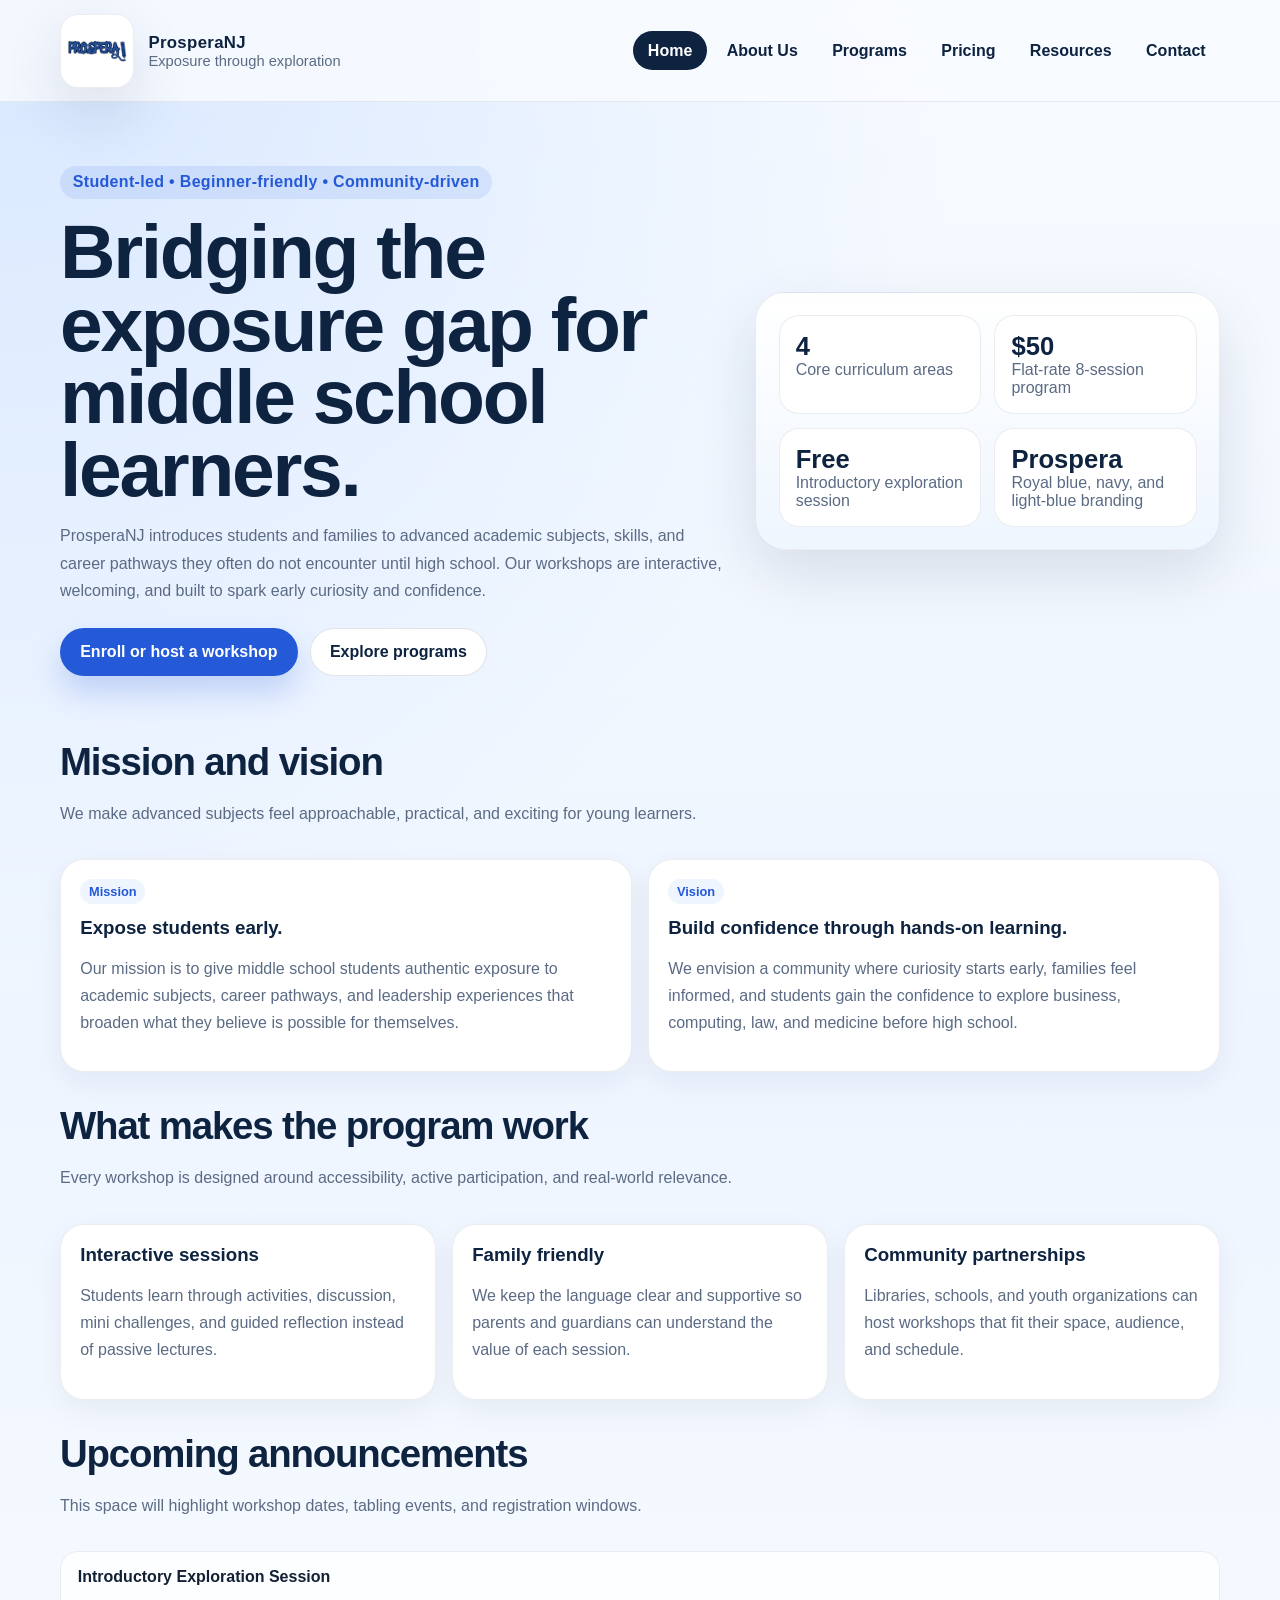
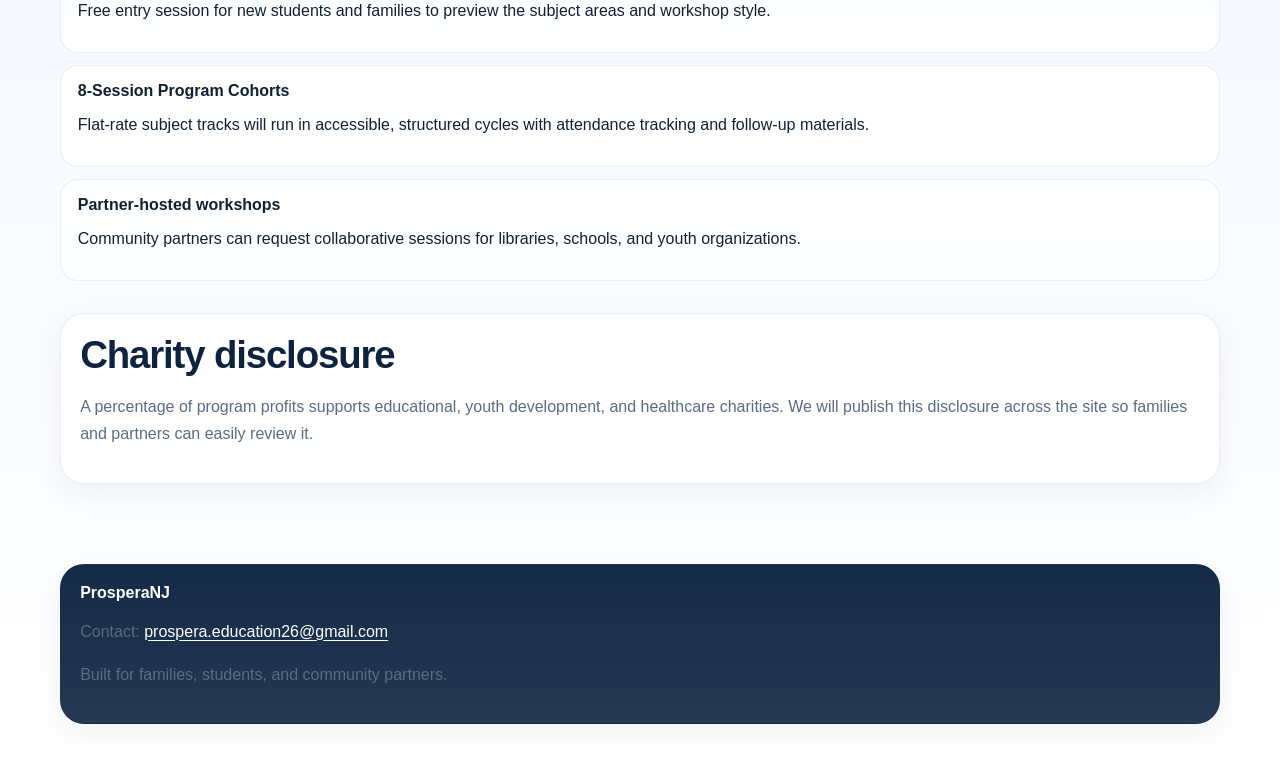
==== index.html @ 27439dd1 "Initial ProsperaNJ website" ====
<!doctype html>
<html lang="en">
  <head>
    <meta charset="utf-8" />
    <meta name="viewport" content="width=device-width, initial-scale=1" />
    <meta name="description" content="ProsperaNJ is a student-led organization exposing middle school students to advanced academic subjects, skills, and career pathways through interactive workshops." />
    <meta name="theme-color" content="#0d2340" />
    <title>ProsperaNJ | Exposure Through Exploration</title>
    <link rel="stylesheet" href="styles.css" />
    <link rel="icon" href="favicon/favicon.ico" />
    <link rel="icon" type="image/svg+xml" href="favicon/favicon.svg" />
    <link rel="apple-touch-icon" href="favicon/apple-touch-icon.png" />
    <link rel="manifest" href="favicon/site.webmanifest" />
  </head>
  <body>
    <a class="skip-link" href="#main">Skip to content</a>
    <header class="site-header">
      <div class="site-shell">
        <a class="brand" href="index.html" aria-label="ProsperaNJ home">
          <span class="brand-mark"><img src="prosperalogo.png" alt="ProsperaNJ logo" /></span>
          <span class="brand-copy">
            <strong>ProsperaNJ</strong>
            <span>Exposure through exploration</span>
          </span>
        </a>
        <nav class="nav" aria-label="Primary">
          <a href="index.html" aria-current="page">Home</a>
          <a href="about.html">About Us</a>
          <a href="programs.html">Programs</a>
          <a href="pricing.html">Pricing</a>
          <a href="resources.html">Resources</a>
          <a href="contact.html">Contact</a>
        </nav>
      </div>
    </header>

    <main id="main">
      <section class="hero">
        <div class="site-shell hero-grid">
          <div>
            <div class="eyebrow">Student-led • Beginner-friendly • Community-driven</div>
            <h1>Bridging the exposure gap for middle school learners.</h1>
            <p class="lead">ProsperaNJ introduces students and families to advanced academic subjects, skills, and career pathways they often do not encounter until high school. Our workshops are interactive, welcoming, and built to spark early curiosity and confidence.</p>
            <div class="hero-actions">
              <a class="button primary" href="contact.html">Enroll or host a workshop</a>
              <a class="button secondary" href="programs.html">Explore programs</a>
            </div>
          </div>
          <aside class="hero-panel" aria-label="Quick facts">
            <div class="stat-grid">
              <div class="stat"><strong>4</strong><span>Core curriculum areas</span></div>
              <div class="stat"><strong>$50</strong><span>Flat-rate 8-session program</span></div>
              <div class="stat"><strong>Free</strong><span>Introductory exploration session</span></div>
              <div class="stat"><strong>Prospera</strong><span>Royal blue, navy, and light-blue branding</span></div>
            </div>
          </aside>
        </div>
      </section>

      <section class="section">
        <div class="site-shell">
          <div class="section-head">
            <div>
              <h2 class="section-title">Mission and vision</h2>
              <p class="lead">We make advanced subjects feel approachable, practical, and exciting for young learners.</p>
            </div>
          </div>
          <div class="grid-2">
            <article class="card">
              <span class="badge">Mission</span>
              <h3>Expose students early.</h3>
              <p>Our mission is to give middle school students authentic exposure to academic subjects, career pathways, and leadership experiences that broaden what they believe is possible for themselves.</p>
            </article>
            <article class="card">
              <span class="badge">Vision</span>
              <h3>Build confidence through hands-on learning.</h3>
              <p>We envision a community where curiosity starts early, families feel informed, and students gain the confidence to explore business, computing, law, and medicine before high school.</p>
            </article>
          </div>
        </div>
      </section>

      <section class="section">
        <div class="site-shell">
          <div class="section-head">
            <div>
              <h2 class="section-title">What makes the program work</h2>
              <p class="lead">Every workshop is designed around accessibility, active participation, and real-world relevance.</p>
            </div>
          </div>
          <div class="grid-3">
            <article class="card"><h3>Interactive sessions</h3><p>Students learn through activities, discussion, mini challenges, and guided reflection instead of passive lectures.</p></article>
            <article class="card"><h3>Family friendly</h3><p>We keep the language clear and supportive so parents and guardians can understand the value of each session.</p></article>
            <article class="card"><h3>Community partnerships</h3><p>Libraries, schools, and youth organizations can host workshops that fit their space, audience, and schedule.</p></article>
          </div>
        </div>
      </section>

      <section class="section">
        <div class="site-shell">
          <div class="section-head">
            <div>
              <h2 class="section-title">Upcoming announcements</h2>
              <p class="lead">This space will highlight workshop dates, tabling events, and registration windows.</p>
            </div>
          </div>
          <div class="timeline">
            <article><strong>Introductory Exploration Session</strong><p>Free entry session for new students and families to preview the subject areas and workshop style.</p></article>
            <article><strong>8-Session Program Cohorts</strong><p>Flat-rate subject tracks will run in accessible, structured cycles with attendance tracking and follow-up materials.</p></article>
            <article><strong>Partner-hosted workshops</strong><p>Community partners can request collaborative sessions for libraries, schools, and youth organizations.</p></article>
          </div>
        </div>
      </section>

      <section class="section">
        <div class="site-shell">
          <div class="card">
            <h2 class="section-title">Charity disclosure</h2>
            <p class="lead">A percentage of program profits supports educational, youth development, and healthcare charities. We will publish this disclosure across the site so families and partners can easily review it.</p>
          </div>
        </div>
      </section>
    </main>

    <footer class="footer">
      <div class="site-shell">
        <div class="card">
          <strong>ProsperaNJ</strong>
          <p>Contact: <a href="mailto:prospera.education26@gmail.com">prospera.education26@gmail.com</a></p>
          <p class="muted">Built for families, students, and community partners.</p>
        </div>
      </div>
    </footer>
  </body>
</html>
---- styles.css ----
:root {
  --navy: #0d2340;
  --royal: #2459d8;
  --sky: #9dc4ff;
  --mist: #eef5ff;
  --ink: #122033;
  --muted: #5b6b84;
  --line: rgba(13, 35, 64, 0.12);
  --card: #ffffff;
  --shadow: 0 24px 60px rgba(13, 35, 64, 0.12);
  --radius: 24px;
}

* {
  box-sizing: border-box;
}

html {
  scroll-behavior: smooth;
}

body {
  margin: 0;
  font-family: "Trebuchet MS", "Segoe UI", Arial, sans-serif;
  color: var(--ink);
  background:
    radial-gradient(circle at top left, rgba(157, 196, 255, 0.35), transparent 36%),
    linear-gradient(180deg, #f8fbff 0%, #eef5ff 45%, #ffffff 100%);
}

a {
  color: inherit;
  text-decoration: none;
}

img {
  max-width: 100%;
  display: block;
}

.skip-link {
  position: absolute;
  left: -999px;
  top: 1rem;
  background: var(--navy);
  color: white;
  padding: 0.75rem 1rem;
  border-radius: 999px;
  z-index: 1000;
}

.skip-link:focus {
  left: 1rem;
}

.site-shell {
  width: min(1160px, calc(100% - 2rem));
  margin: 0 auto;
}

.site-header {
  position: sticky;
  top: 0;
  z-index: 20;
  backdrop-filter: blur(18px);
  background: rgba(248, 251, 255, 0.84);
  border-bottom: 1px solid rgba(13, 35, 64, 0.08);
}

.site-header .site-shell {
  display: flex;
  align-items: center;
  justify-content: space-between;
  gap: 1rem;
  padding: 0.85rem 0;
}

.brand {
  display: flex;
  align-items: center;
  gap: 0.9rem;
  min-width: 0;
}

.brand-mark {
  width: 74px;
  height: 74px;
  border-radius: 18px;
  background: white;
  box-shadow: var(--shadow);
  padding: 0.35rem;
  border: 1px solid rgba(13, 35, 64, 0.08);
}

.brand-mark img {
  width: 100%;
  height: 100%;
  object-fit: contain;
}

.brand-copy {
  min-width: 0;
}

.brand-copy strong {
  display: block;
  font-size: 1.05rem;
  letter-spacing: 0.02em;
  color: var(--navy);
}

.brand-copy span {
  display: block;
  font-size: 0.92rem;
  color: var(--muted);
}

.nav {
  display: flex;
  flex-wrap: wrap;
  gap: 0.35rem;
  justify-content: flex-end;
}

.nav a {
  padding: 0.65rem 0.9rem;
  border-radius: 999px;
  color: var(--navy);
  font-weight: 700;
}

.nav a[aria-current="page"],
.nav a:hover,
.nav a:focus-visible {
  background: var(--navy);
  color: white;
  outline: none;
}

.hero {
  padding: 4rem 0 2rem;
}

.hero-grid {
  display: grid;
  grid-template-columns: minmax(0, 1.3fr) minmax(300px, 0.9fr);
  gap: 1.5rem;
  align-items: center;
}

.eyebrow {
  display: inline-flex;
  align-items: center;
  gap: 0.45rem;
  padding: 0.45rem 0.8rem;
  border-radius: 999px;
  background: rgba(36, 89, 216, 0.1);
  color: var(--royal);
  font-weight: 700;
  letter-spacing: 0.02em;
  margin-bottom: 1rem;
}

.hero h1,
.section-title {
  font-family: "Arial Rounded MT Bold", "Trebuchet MS", sans-serif;
  letter-spacing: -0.03em;
  color: var(--navy);
}

.hero h1 {
  margin: 0 0 1rem;
  font-size: clamp(2.7rem, 6vw, 5rem);
  line-height: 0.95;
}

.hero p,
.lead,
.card p,
.content p,
.content li,
.muted {
  color: var(--muted);
  line-height: 1.7;
}

.hero-actions {
  display: flex;
  flex-wrap: wrap;
  gap: 0.75rem;
  margin-top: 1.5rem;
}

.button {
  display: inline-flex;
  align-items: center;
  justify-content: center;
  min-height: 48px;
  padding: 0.85rem 1.2rem;
  border-radius: 999px;
  border: 1px solid transparent;
  font-weight: 800;
  transition: transform 0.18s ease, box-shadow 0.18s ease, background 0.18s ease;
}

.button:hover,
.button:focus-visible {
  transform: translateY(-1px);
  outline: none;
}

.button.primary {
  background: var(--royal);
  color: white;
  box-shadow: 0 16px 30px rgba(36, 89, 216, 0.22);
}

.button.secondary {
  background: white;
  color: var(--navy);
  border-color: var(--line);
}

.hero-panel {
  background: linear-gradient(180deg, rgba(255, 255, 255, 0.96), rgba(238, 245, 255, 0.92));
  border: 1px solid rgba(13, 35, 64, 0.08);
  border-radius: 30px;
  box-shadow: var(--shadow);
  padding: 1.4rem;
}

.stat-grid {
  display: grid;
  grid-template-columns: repeat(2, minmax(0, 1fr));
  gap: 0.85rem;
}

.stat {
  background: white;
  border-radius: 20px;
  padding: 1rem;
  border: 1px solid rgba(13, 35, 64, 0.08);
}

.stat strong {
  display: block;
  font-size: 1.6rem;
  color: var(--navy);
}

.stat span {
  color: var(--muted);
}

.section {
  padding: 2rem 0 0;
}

.section-title {
  font-size: clamp(1.8rem, 3vw, 3rem);
  margin: 0 0 0.5rem;
}

.section-head {
  display: flex;
  justify-content: space-between;
  gap: 1rem;
  align-items: end;
  margin-bottom: 1rem;
}

.grid-3,
.grid-2 {
  display: grid;
  gap: 1rem;
}

.grid-3 {
  grid-template-columns: repeat(3, minmax(0, 1fr));
}

.grid-2 {
  grid-template-columns: repeat(2, minmax(0, 1fr));
}

.card {
  background: var(--card);
  border-radius: var(--radius);
  padding: 1.2rem;
  border: 1px solid rgba(13, 35, 64, 0.08);
  box-shadow: 0 10px 30px rgba(13, 35, 64, 0.06);
}

.card h3,
.card h4 {
  margin-top: 0;
  margin-bottom: 0.6rem;
  color: var(--navy);
}

.card .badge {
  display: inline-flex;
  margin-bottom: 0.8rem;
  padding: 0.3rem 0.55rem;
  border-radius: 999px;
  background: var(--mist);
  color: var(--royal);
  font-size: 0.8rem;
  font-weight: 800;
}

.timeline,
.bullets {
  display: grid;
  gap: 0.75rem;
}

.timeline article,
.bullet-item {
  padding: 1rem 1.05rem;
  border-radius: 18px;
  background: rgba(255, 255, 255, 0.82);
  border: 1px solid rgba(13, 35, 64, 0.08);
}

.bullet-item strong {
  display: block;
  color: var(--navy);
  margin-bottom: 0.35rem;
}

.board-list {
  display: grid;
  grid-template-columns: repeat(2, minmax(0, 1fr));
  gap: 1rem;
}

.person {
  display: flex;
  align-items: center;
  gap: 1rem;
}

.avatar {
  width: 62px;
  height: 62px;
  border-radius: 18px;
  background: linear-gradient(135deg, var(--royal), var(--sky));
  flex: 0 0 auto;
}

.person strong {
  display: block;
  color: var(--navy);
}

.person span {
  color: var(--muted);
}

.form {
  display: grid;
  gap: 1rem;
}

.field-group {
  display: grid;
  gap: 0.4rem;
}

label {
  font-weight: 700;
  color: var(--navy);
}

input,
select,
textarea {
  width: 100%;
  min-height: 48px;
  border-radius: 14px;
  border: 1px solid rgba(13, 35, 64, 0.18);
  background: white;
  padding: 0.85rem 0.95rem;
  font: inherit;
  color: var(--ink);
}

textarea {
  min-height: 140px;
  resize: vertical;
}

input:focus,
select:focus,
textarea:focus {
  outline: 3px solid rgba(36, 89, 216, 0.18);
  border-color: var(--royal);
}

.footer {
  margin-top: 3rem;
  padding: 2rem 0 3rem;
  color: var(--muted);
}

.footer .card {
  background: linear-gradient(180deg, rgba(13, 35, 64, 0.97), rgba(13, 35, 64, 0.9));
  color: white;
}

.footer a {
  color: white;
  text-decoration: underline;
  text-underline-offset: 0.2em;
}

.resource-links {
  display: grid;
  gap: 0.75rem;
}

.resource-link {
  display: flex;
  justify-content: space-between;
  gap: 1rem;
  align-items: center;
  padding: 1rem 1.05rem;
  border-radius: 18px;
  border: 1px solid rgba(13, 35, 64, 0.08);
  background: white;
}

@media (max-width: 940px) {
  .hero-grid,
  .grid-3,
  .grid-2,
  .board-list {
    grid-template-columns: 1fr;
  }

  .section-head,
  .site-header .site-shell {
    flex-direction: column;
    align-items: flex-start;
  }

  .nav {
    justify-content: flex-start;
  }
}

@media (max-width: 640px) {
  .site-shell {
    width: min(100% - 1rem, 1160px);
  }

  .site-header .site-shell {
    width: min(100% - 1rem, 1160px);
  }

  .nav {
    display: grid;
    grid-template-columns: repeat(3, minmax(0, 1fr));
    width: 100%;
  }

  .nav a {
    text-align: center;
    padding-inline: 0.5rem;
  }

  .hero {
    padding-top: 2rem;
  }

  .hero h1 {
    font-size: clamp(2.3rem, 12vw, 3.5rem);
  }

  .brand-mark {
    width: 62px;
    height: 62px;
  }

  .resource-link {
    flex-direction: column;
    align-items: flex-start;
  }
}
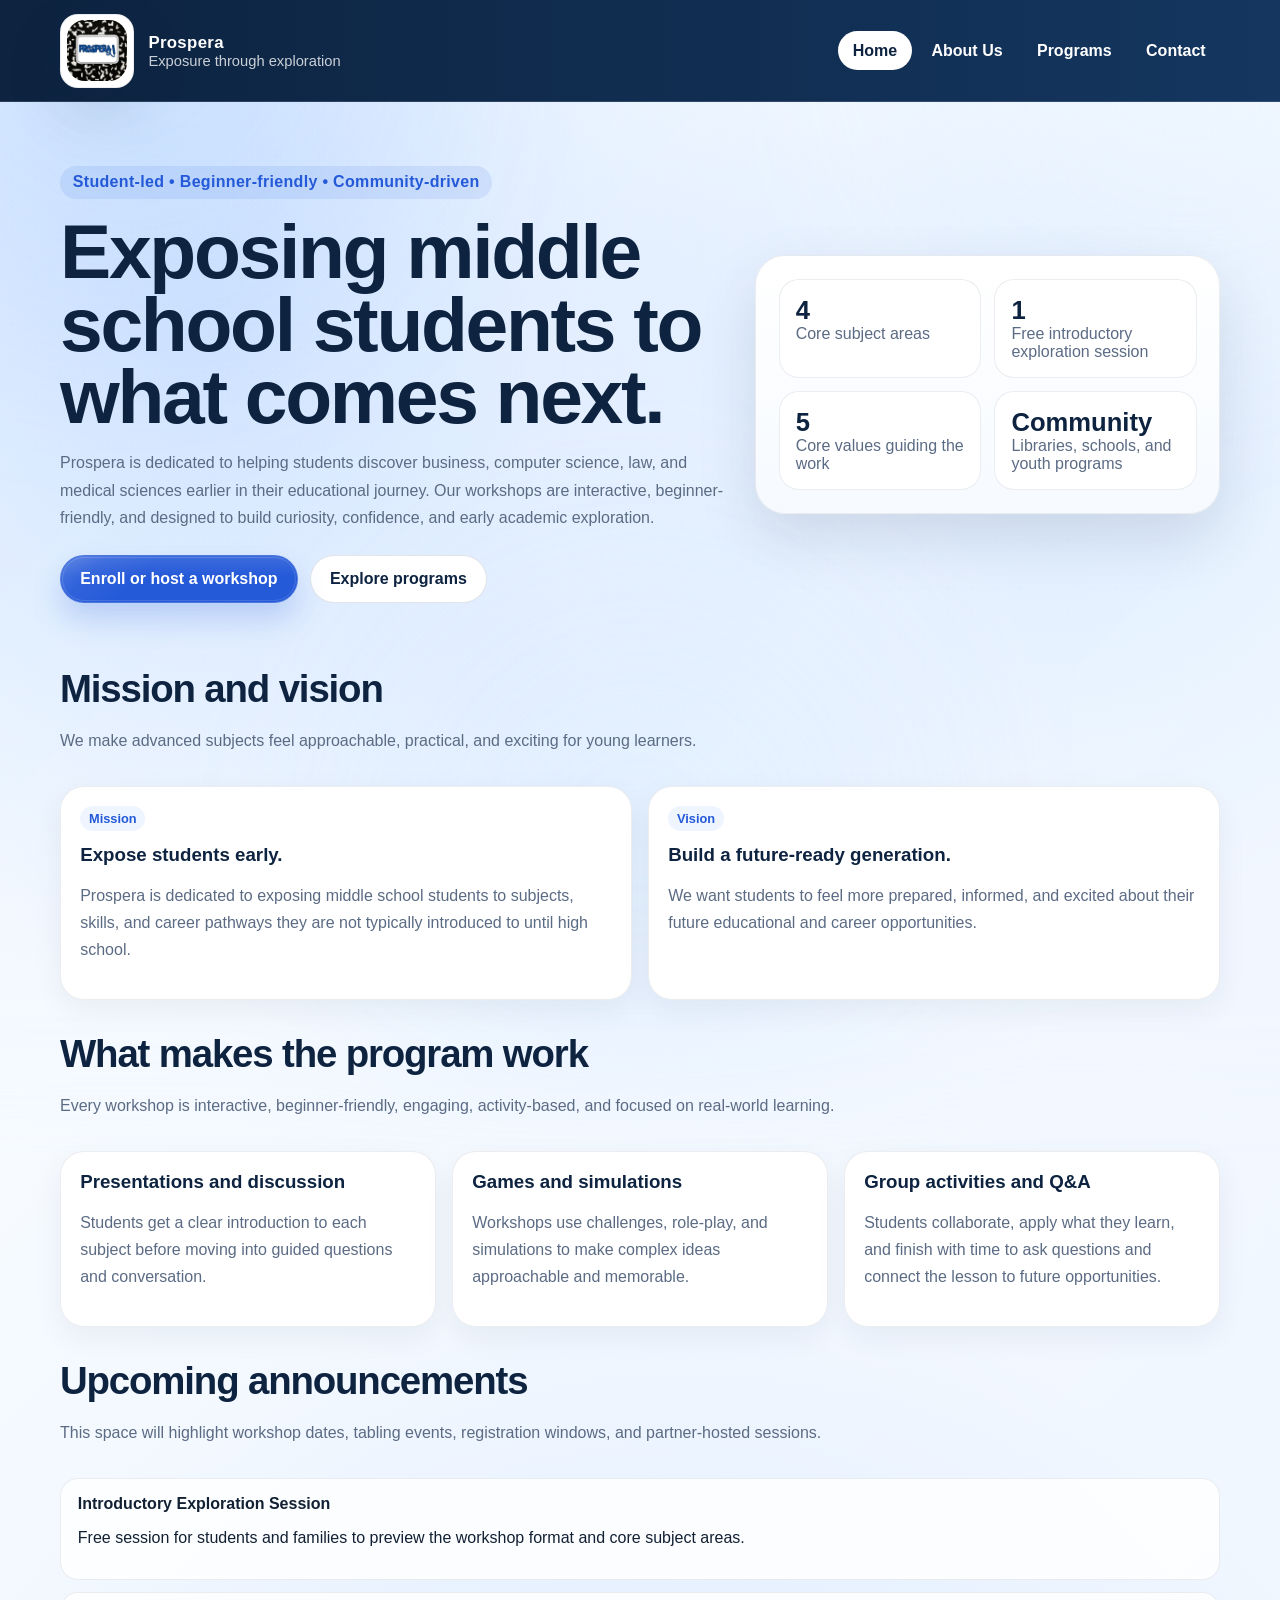
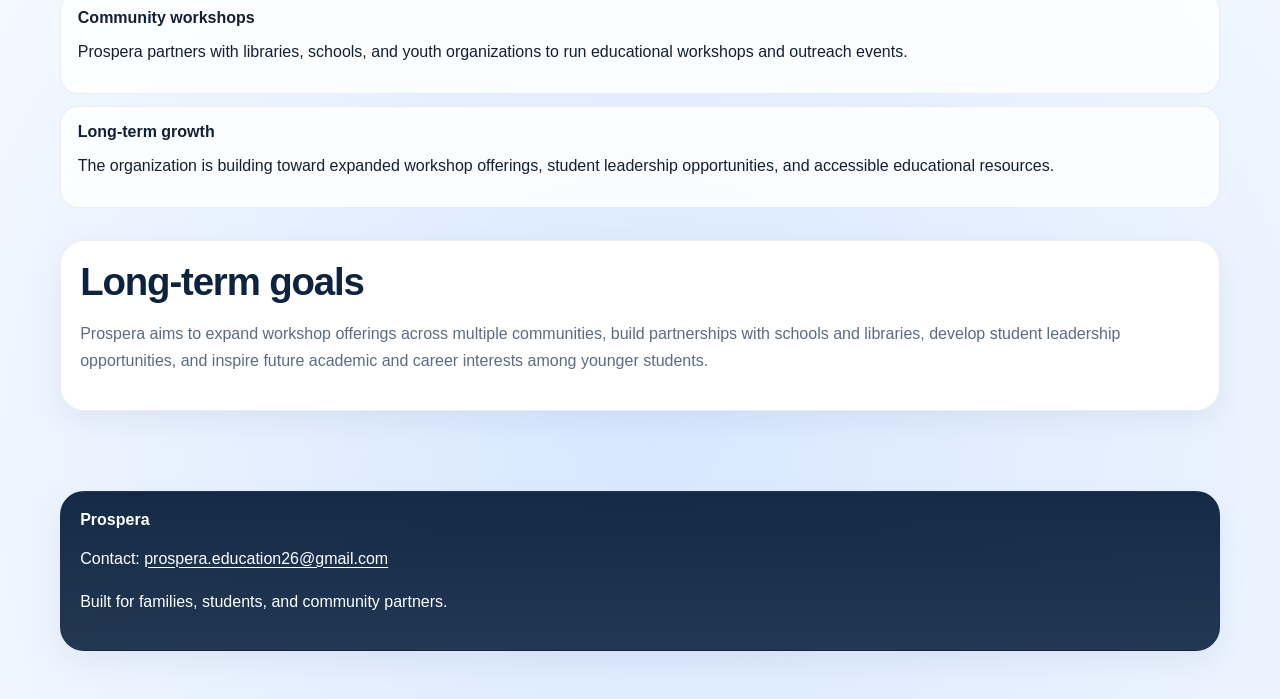
==== commit 9ac994cb: "Polish Prospera for production" ====
--- a/index.html
+++ b/index.html
@@ -3,9 +3,9 @@
   <head>
     <meta charset="utf-8" />
     <meta name="viewport" content="width=device-width, initial-scale=1" />
-    <meta name="description" content="ProsperaNJ is a student-led organization exposing middle school students to advanced academic subjects, skills, and career pathways through interactive workshops." />
+    <meta name="description" content="Prospera is a student-led organization introducing middle school students to academic subjects, skills, and career pathways through interactive workshops." />
     <meta name="theme-color" content="#0d2340" />
-    <title>ProsperaNJ | Exposure Through Exploration</title>
+    <title>Prospera | Exposure Through Exploration</title>
     <link rel="stylesheet" href="styles.css" />
     <link rel="icon" href="favicon/favicon.ico" />
     <link rel="icon" type="image/svg+xml" href="favicon/favicon.svg" />
@@ -16,10 +16,10 @@
     <a class="skip-link" href="#main">Skip to content</a>
     <header class="site-header">
       <div class="site-shell">
-        <a class="brand" href="index.html" aria-label="ProsperaNJ home">
-          <span class="brand-mark"><img src="prosperalogo.png" alt="ProsperaNJ logo" /></span>
+        <a class="brand" href="index.html" aria-label="Prospera home">
+          <span class="brand-mark"><img src="logo.jpeg" alt="Prospera logo" /></span>
           <span class="brand-copy">
-            <strong>ProsperaNJ</strong>
+            <strong>Prospera</strong>
             <span>Exposure through exploration</span>
           </span>
         </a>
@@ -27,8 +27,6 @@
           <a href="index.html" aria-current="page">Home</a>
           <a href="about.html">About Us</a>
           <a href="programs.html">Programs</a>
-          <a href="pricing.html">Pricing</a>
-          <a href="resources.html">Resources</a>
           <a href="contact.html">Contact</a>
         </nav>
       </div>
@@ -39,19 +37,19 @@
         <div class="site-shell hero-grid">
           <div>
             <div class="eyebrow">Student-led • Beginner-friendly • Community-driven</div>
-            <h1>Bridging the exposure gap for middle school learners.</h1>
-            <p class="lead">ProsperaNJ introduces students and families to advanced academic subjects, skills, and career pathways they often do not encounter until high school. Our workshops are interactive, welcoming, and built to spark early curiosity and confidence.</p>
+            <h1>Exposing middle school students to what comes next.</h1>
+            <p class="lead">Prospera is dedicated to helping students discover business, computer science, law, and medical sciences earlier in their educational journey. Our workshops are interactive, beginner-friendly, and designed to build curiosity, confidence, and early academic exploration.</p>
             <div class="hero-actions">
-              <a class="button primary" href="contact.html">Enroll or host a workshop</a>
+              <a class="button primary specular-button" href="contact.html">Enroll or host a workshop</a>
               <a class="button secondary" href="programs.html">Explore programs</a>
             </div>
           </div>
           <aside class="hero-panel" aria-label="Quick facts">
             <div class="stat-grid">
-              <div class="stat"><strong>4</strong><span>Core curriculum areas</span></div>
-              <div class="stat"><strong>$50</strong><span>Flat-rate 8-session program</span></div>
-              <div class="stat"><strong>Free</strong><span>Introductory exploration session</span></div>
-              <div class="stat"><strong>Prospera</strong><span>Royal blue, navy, and light-blue branding</span></div>
+              <div class="stat"><strong>4</strong><span>Core subject areas</span></div>
+              <div class="stat"><strong>1</strong><span>Free introductory exploration session</span></div>
+              <div class="stat"><strong>5</strong><span>Core values guiding the work</span></div>
+              <div class="stat"><strong>Community</strong><span>Libraries, schools, and youth programs</span></div>
             </div>
           </aside>
         </div>
@@ -69,12 +67,12 @@
             <article class="card">
               <span class="badge">Mission</span>
               <h3>Expose students early.</h3>
-              <p>Our mission is to give middle school students authentic exposure to academic subjects, career pathways, and leadership experiences that broaden what they believe is possible for themselves.</p>
+              <p>Prospera is dedicated to exposing middle school students to subjects, skills, and career pathways they are not typically introduced to until high school.</p>
             </article>
             <article class="card">
               <span class="badge">Vision</span>
-              <h3>Build confidence through hands-on learning.</h3>
-              <p>We envision a community where curiosity starts early, families feel informed, and students gain the confidence to explore business, computing, law, and medicine before high school.</p>
+              <h3>Build a future-ready generation.</h3>
+              <p>We want students to feel more prepared, informed, and excited about their future educational and career opportunities.</p>
             </article>
           </div>
         </div>
@@ -85,13 +83,13 @@
           <div class="section-head">
             <div>
               <h2 class="section-title">What makes the program work</h2>
-              <p class="lead">Every workshop is designed around accessibility, active participation, and real-world relevance.</p>
+              <p class="lead">Every workshop is interactive, beginner-friendly, engaging, activity-based, and focused on real-world learning.</p>
             </div>
           </div>
           <div class="grid-3">
-            <article class="card"><h3>Interactive sessions</h3><p>Students learn through activities, discussion, mini challenges, and guided reflection instead of passive lectures.</p></article>
-            <article class="card"><h3>Family friendly</h3><p>We keep the language clear and supportive so parents and guardians can understand the value of each session.</p></article>
-            <article class="card"><h3>Community partnerships</h3><p>Libraries, schools, and youth organizations can host workshops that fit their space, audience, and schedule.</p></article>
+            <article class="card"><h3>Presentations and discussion</h3><p>Students get a clear introduction to each subject before moving into guided questions and conversation.</p></article>
+            <article class="card"><h3>Games and simulations</h3><p>Workshops use challenges, role-play, and simulations to make complex ideas approachable and memorable.</p></article>
+            <article class="card"><h3>Group activities and Q&amp;A</h3><p>Students collaborate, apply what they learn, and finish with time to ask questions and connect the lesson to future opportunities.</p></article>
           </div>
         </div>
       </section>
@@ -101,13 +99,13 @@
           <div class="section-head">
             <div>
               <h2 class="section-title">Upcoming announcements</h2>
-              <p class="lead">This space will highlight workshop dates, tabling events, and registration windows.</p>
+              <p class="lead">This space will highlight workshop dates, tabling events, registration windows, and partner-hosted sessions.</p>
             </div>
           </div>
           <div class="timeline">
-            <article><strong>Introductory Exploration Session</strong><p>Free entry session for new students and families to preview the subject areas and workshop style.</p></article>
-            <article><strong>8-Session Program Cohorts</strong><p>Flat-rate subject tracks will run in accessible, structured cycles with attendance tracking and follow-up materials.</p></article>
-            <article><strong>Partner-hosted workshops</strong><p>Community partners can request collaborative sessions for libraries, schools, and youth organizations.</p></article>
+            <article><strong>Introductory Exploration Session</strong><p>Free session for students and families to preview the workshop format and core subject areas.</p></article>
+            <article><strong>Community workshops</strong><p>Prospera partners with libraries, schools, and youth organizations to run educational workshops and outreach events.</p></article>
+            <article><strong>Long-term growth</strong><p>The organization is building toward expanded workshop offerings, student leadership opportunities, and accessible educational resources.</p></article>
           </div>
         </div>
       </section>
@@ -115,8 +113,8 @@
       <section class="section">
         <div class="site-shell">
           <div class="card">
-            <h2 class="section-title">Charity disclosure</h2>
-            <p class="lead">A percentage of program profits supports educational, youth development, and healthcare charities. We will publish this disclosure across the site so families and partners can easily review it.</p>
+            <h2 class="section-title">Long-term goals</h2>
+            <p class="lead">Prospera aims to expand workshop offerings across multiple communities, build partnerships with schools and libraries, develop student leadership opportunities, and inspire future academic and career interests among younger students.</p>
           </div>
         </div>
       </section>
@@ -125,11 +123,12 @@
     <footer class="footer">
       <div class="site-shell">
         <div class="card">
-          <strong>ProsperaNJ</strong>
+          <strong>Prospera</strong>
           <p>Contact: <a href="mailto:prospera.education26@gmail.com">prospera.education26@gmail.com</a></p>
           <p class="muted">Built for families, students, and community partners.</p>
         </div>
       </div>
     </footer>
+    <script src="specular.js"></script>
   </body>
 </html>
--- a/styles.css
+++ b/styles.css
@@ -24,8 +24,71 @@
   font-family: "Trebuchet MS", "Segoe UI", Arial, sans-serif;
   color: var(--ink);
   background:
-    radial-gradient(circle at top left, rgba(157, 196, 255, 0.35), transparent 36%),
-    linear-gradient(180deg, #f8fbff 0%, #eef5ff 45%, #ffffff 100%);
+    radial-gradient(circle at 16% 14%, rgba(157, 196, 255, 0.45), transparent 30%),
+    radial-gradient(circle at 82% 18%, rgba(220, 235, 255, 0.95), transparent 24%),
+    radial-gradient(circle at 50% 88%, rgba(180, 210, 255, 0.42), transparent 36%),
+    linear-gradient(135deg, #ffffff 0%, #f4f9ff 42%, #eef5ff 100%);
+  position: relative;
+  isolation: isolate;
+  overflow-x: hidden;
+}
+
+body::before,
+body::after {
+  content: "";
+  position: fixed;
+  inset: -18vh -10vw;
+  pointer-events: none;
+  z-index: -2;
+}
+
+body::before {
+  background:
+    radial-gradient(circle at 18% 18%, rgba(157, 196, 255, 0.55), transparent 24%),
+    radial-gradient(circle at 84% 18%, rgba(235, 243, 255, 0.92), transparent 22%),
+    radial-gradient(circle at 50% 80%, rgba(180, 210, 255, 0.42), transparent 30%),
+    linear-gradient(135deg, rgba(157, 196, 255, 0.18), rgba(220, 235, 255, 0.18) 45%, rgba(238, 245, 255, 0.16));
+  filter: saturate(1.08) contrast(1.04) blur(42px);
+  opacity: 0.62;
+  transform: translate3d(0, 0, 0) scale(1.05);
+  animation: grainient-drift 22s ease-in-out infinite alternate;
+}
+
+body::after {
+  z-index: -1;
+  inset: 0;
+  background-image:
+    radial-gradient(rgba(255, 255, 255, 0.16) 0.9px, transparent 0.9px),
+    radial-gradient(rgba(13, 35, 64, 0.035) 0.9px, transparent 0.9px);
+  background-size: 6px 6px, 9px 9px;
+  background-position: 0 0, 2px 3px;
+  mix-blend-mode: soft-light;
+  opacity: 0.24;
+  animation: grainient-noise 9s steps(2) infinite;
+}
+
+@keyframes grainient-drift {
+  0% {
+    transform: translate3d(-1.2%, -0.8%, 0) scale(1.04) rotate(-1deg);
+    background-position: 0% 0%, 100% 0%, 50% 100%, 0% 0%;
+  }
+  50% {
+    transform: translate3d(1.6%, 0.9%, 0) scale(1.08) rotate(1deg);
+    background-position: 15% 8%, 84% 18%, 55% 82%, 100% 100%;
+  }
+  100% {
+    transform: translate3d(-0.6%, 1.3%, 0) scale(1.06) rotate(0deg);
+    background-position: 6% 12%, 90% 10%, 45% 92%, 30% 60%;
+  }
+}
+
+@keyframes grainient-noise {
+  0% {
+    transform: translate3d(0, 0, 0);
+  }
+  100% {
+    transform: translate3d(3px, -2px, 0);
+  }
 }
 
 a {
@@ -63,8 +126,8 @@
   top: 0;
   z-index: 20;
   backdrop-filter: blur(18px);
-  background: rgba(248, 251, 255, 0.84);
-  border-bottom: 1px solid rgba(13, 35, 64, 0.08);
+  background: linear-gradient(90deg, #0d2340 0%, #14365f 100%);
+  border-bottom: 1px solid rgba(255, 255, 255, 0.12);
 }
 
 .site-header .site-shell {
@@ -86,6 +149,7 @@
   width: 74px;
   height: 74px;
   border-radius: 18px;
+  overflow: hidden;
   background: white;
   box-shadow: var(--shadow);
   padding: 0.35rem;
@@ -96,6 +160,7 @@
   width: 100%;
   height: 100%;
   object-fit: contain;
+  border-radius: inherit;
 }
 
 .brand-copy {
@@ -106,13 +171,13 @@
   display: block;
   font-size: 1.05rem;
   letter-spacing: 0.02em;
-  color: var(--navy);
+  color: white;
 }
 
 .brand-copy span {
   display: block;
   font-size: 0.92rem;
-  color: var(--muted);
+  color: rgba(255, 255, 255, 0.78);
 }
 
 .nav {
@@ -125,15 +190,15 @@
 .nav a {
   padding: 0.65rem 0.9rem;
   border-radius: 999px;
-  color: var(--navy);
+  color: white;
   font-weight: 700;
 }
 
 .nav a[aria-current="page"],
 .nav a:hover,
 .nav a:focus-visible {
-  background: var(--navy);
-  color: white;
+  background: white;
+  color: var(--navy);
   outline: none;
 }
 
@@ -203,6 +268,47 @@
   transition: transform 0.18s ease, box-shadow 0.18s ease, background 0.18s ease;
 }
 
+.specular-button {
+  position: relative;
+  overflow: hidden;
+  isolation: isolate;
+  background:
+    radial-gradient(circle at var(--spec-x, 50%) var(--spec-y, 35%), rgba(255, 255, 255, var(--spec-glow, 0.22)) 0%, rgba(255, 255, 255, 0) 42%),
+    linear-gradient(145deg, #4d6fa8 0%, #102743 100%);
+  border: 1px solid rgba(255, 255, 255, 0.18);
+  box-shadow:
+    inset 0 1px 0 rgba(255, 255, 255, 0.22),
+    inset 0 -1px 0 rgba(13, 35, 64, 0.35),
+    0 16px 34px rgba(13, 35, 64, 0.24);
+  color: white;
+}
+
+.specular-button::before {
+  content: "";
+  position: absolute;
+  inset: 0;
+  background:
+    linear-gradient(135deg, rgba(255, 255, 255, 0.22) 0%, rgba(255, 255, 255, 0.06) 16%, rgba(255, 255, 255, 0) 36%),
+    linear-gradient(180deg, rgba(255, 255, 255, 0.12), transparent 45%);
+  opacity: 0.9;
+  pointer-events: none;
+  mix-blend-mode: screen;
+}
+
+.specular-button::after {
+  content: "";
+  position: absolute;
+  inset: 1px;
+  border-radius: inherit;
+  border: 1px solid rgba(255, 255, 255, 0.14);
+  pointer-events: none;
+}
+
+.specular-button:hover,
+.specular-button:focus-visible {
+  transform: translateY(-1px);
+}
+
 .button:hover,
 .button:focus-visible {
   transform: translateY(-1px);
@@ -222,11 +328,19 @@
 }
 
 .hero-panel {
-  background: linear-gradient(180deg, rgba(255, 255, 255, 0.96), rgba(238, 245, 255, 0.92));
+  background: linear-gradient(180deg, #ffffff 0%, #f6faff 100%);
   border: 1px solid rgba(13, 35, 64, 0.08);
   border-radius: 30px;
   box-shadow: var(--shadow);
   padding: 1.4rem;
+}
+
+.hero-panel,
+.card,
+.timeline article,
+.bullet-item,
+.resource-link {
+  backdrop-filter: saturate(1.02);
 }
 
 .stat-grid {
@@ -345,8 +459,16 @@
   width: 62px;
   height: 62px;
   border-radius: 18px;
-  background: linear-gradient(135deg, var(--royal), var(--sky));
+  overflow: hidden;
+  background: linear-gradient(135deg, #eef5ff, #d9e8ff);
   flex: 0 0 auto;
+}
+
+.avatar img {
+  width: 100%;
+  height: 100%;
+  object-fit: cover;
+  display: block;
 }
 
 .person strong {
@@ -409,10 +531,35 @@
   color: white;
 }
 
+.footer .card p,
+.footer .card .muted,
+.footer .card strong {
+  color: white;
+}
+
 .footer a {
   color: white;
   text-decoration: underline;
   text-underline-offset: 0.2em;
+}
+
+.saved-inquiries-actions {
+  display: flex;
+  flex-wrap: wrap;
+  gap: 0.9rem;
+  margin: 1rem 0 1.1rem;
+}
+
+.saved-inquiries-list {
+  display: grid;
+  gap: 0.85rem;
+  margin-top: 0.9rem;
+}
+
+.saved-inquiries-meta {
+  display: grid;
+  gap: 0.85rem;
+  margin-top: 1rem;
 }
 
 .resource-links {
